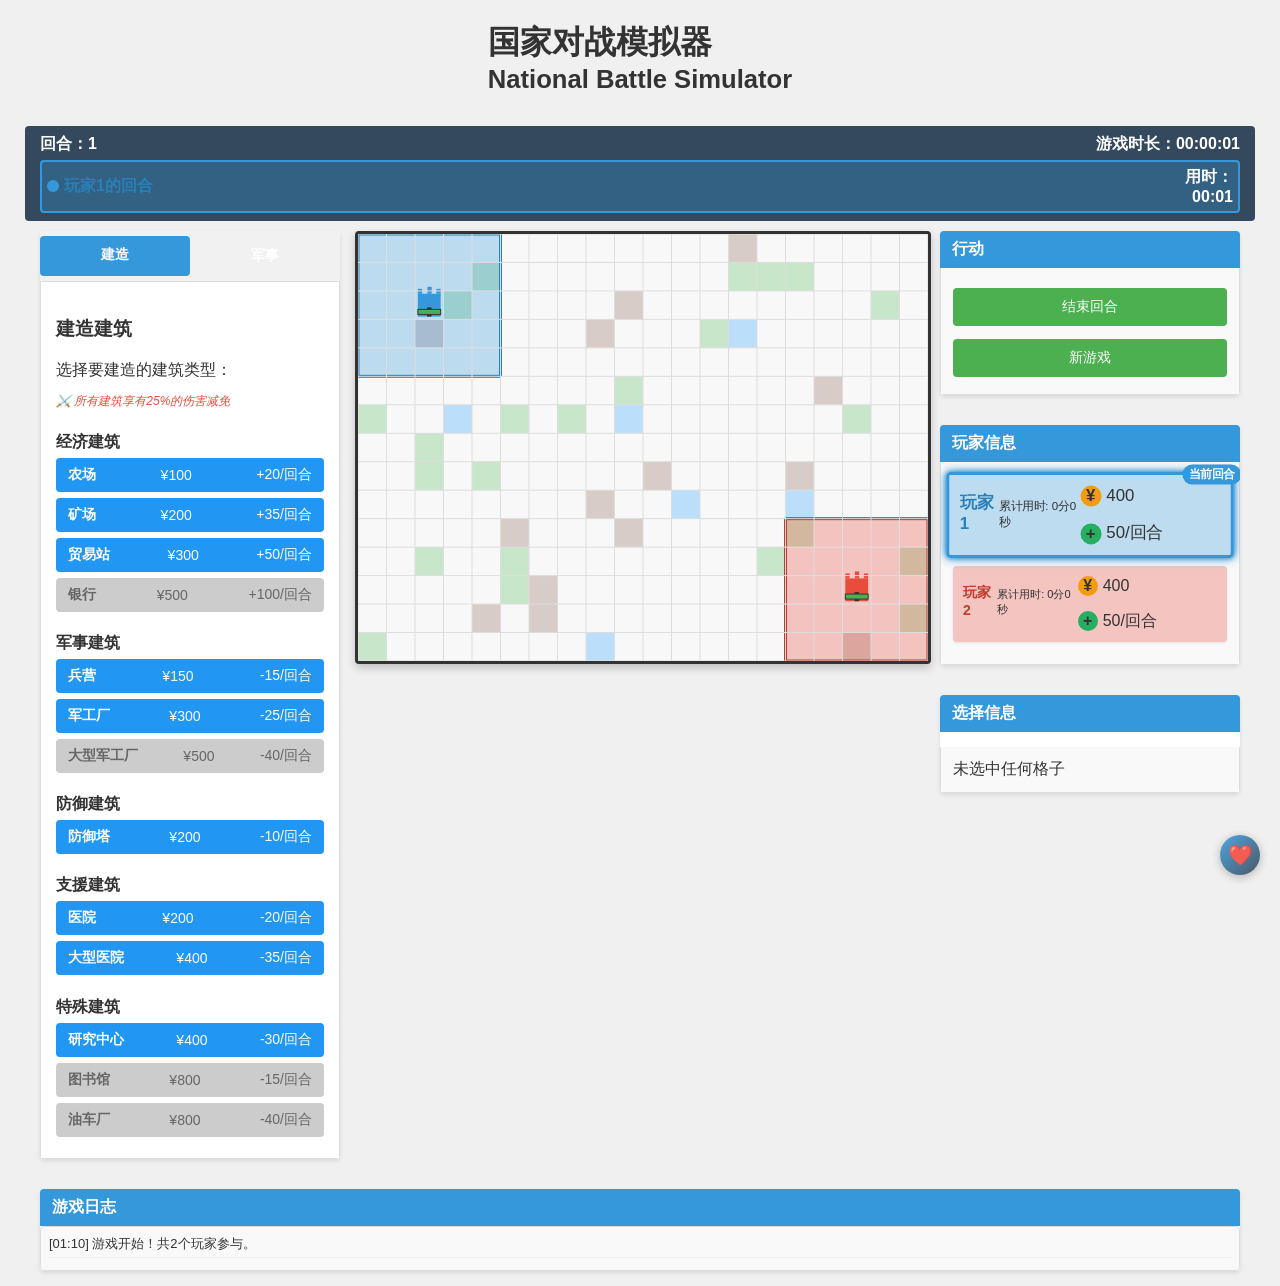
==== index.html @ f23e691c "init v2 for v4" ====
<!DOCTYPE html>
<html lang="zh">
<head>
    <meta charset="UTF-8">
    <meta name="viewport" content="width=device-width, initial-scale=1.0">
    <title>国家对战模拟器 | National Battle Simulator</title>
    <link rel="stylesheet" href="css/style.css">
    <style>
        /* 反馈按钮样式 - 气泡样式 */
        .feedback-btn {
            position: fixed;
            bottom: 20px;
            right: 20px;
            background: linear-gradient(135deg, #3498db, #2c3e50);
            color: white;
            border: none;
            border-radius: 50%;
            width: 40px;
            height: 40px;
            display: flex;
            align-items: center;
            justify-content: center;
            cursor: pointer;
            font-size: 20px;
            box-shadow: 0 2px 10px rgba(0,0,0,0.3);
            z-index: 100;
            transition: all 0.2s ease;
            opacity: 0.85;
        }
        .feedback-btn:hover {
            background: linear-gradient(135deg, #3498db, #8e44ad);
            transform: translateY(-2px) scale(1.05);
            opacity: 1;
            box-shadow: 0 4px 15px rgba(0,0,0,0.4);
        }
    </style>
</head>
<body>
    <h1>国家对战模拟器 <span style="font-size: 0.8em; display: block;">National Battle Simulator</span></h1>
    
    <div id="game-container">
        <div class="turn-indicator" id="turn-display"></div>
        
        <div id="main-content">
            <!-- Left panel: Building & Military tabs -->
            <div id="left-panel">
                <div class="control-panel">
                    <div class="tabs">
                        <button class="tab active" onclick="openTab('building-tab')">建造</button>
                        <button class="tab" onclick="openTab('military-tab')">军事</button>
                    </div>
                    
                    <div id="building-tab" class="tab-content active">
                        <div id="building-options"></div>
                        <div id="building-preview" class="building-preview" style="display: none;">
                            <div>
                                <strong id="preview-name"></strong>
                                <p id="preview-desc" style="font-size: 12px;"></p>
                            </div>
                            <div id="preview-cost"></div>
                        </div>
                    </div>
                    
                    <div id="military-tab" class="tab-content">
                        <div id="military-options"></div>
                        <div id="unit-preview" class="unit-preview" style="display: none;">
                            <div>
                                <strong id="unit-preview-name"></strong>
                                <p id="unit-preview-desc" style="font-size: 12px;"></p>
                            </div>
                            <div id="unit-preview-cost"></div>
                        </div>
                    </div>
                </div>
            </div>
            
            <!-- Center panel: Game Canvas -->
            <div id="center-panel">
                <canvas id="gameCanvas" width="800" height="600"></canvas>
            </div>
            
            <!-- Right panel: Action buttons and Player stats -->
            <div id="right-panel">
                <div class="control-panel">
                    <h3 class="panel-title">行动</h3>
                    <div class="panel-content" id="action-buttons">
                        <button id="end-turn-btn">结束回合</button>
                        <button id="cancel-action-btn" style="display: none;">取消当前操作</button>
                        <button id="new-game-btn">新游戏</button>
                    </div>
                </div>
                
                <div class="control-panel" id="military-actions-panel" style="display: none;">
                    <h3 class="panel-title">军事行动</h3>
                    <div class="panel-content">
                        <button id="attack-btn" class="military-action-btn">攻击</button>
                        <button id="move-btn" class="military-action-btn">移动</button>
                    </div>
                </div>
                
                <div class="control-panel">
                    <h3 class="panel-title">玩家信息</h3>
                    <div class="panel-content" id="player-stats"></div>
                </div>
                
                <div class="control-panel">
                    <h3 class="panel-title">选择信息</h3>
                    <div class="panel-content" id="selection-info"></div>
                </div>
            </div>
        </div>
        
        <div id="bottom-panel">
            <div class="control-panel">
                <h3 class="panel-title">游戏日志</h3>
                <div id="game-log"></div>
            </div>
        </div>
    </div>
    
    <div class="game-notification" id="notification"></div>
    
    <!-- 反馈按钮 - 改为支持开发者图标 -->
    <button class="feedback-btn" id="float-feedback-btn" title="支持开发者">❤️</button>
    
    <!-- 游戏脚本 -->
    <script src="js/constants.js?v=1.1"></script>
    <script src="js/buildings.js?v=1.1"></script>
    <script src="js/units.js?v=1.1"></script>
    <script src="js/utils.js?v=1.1"></script>
    <script src="js/map.js?v=1.1"></script>
    <script src="js/rendering.js?v=1.1"></script>
    <script src="js/combat.js?v=1.1"></script>
    <script src="js/ui.js?v=1.1"></script>
    <script src="js/game.js?v=1.1"></script>
</body>
</html>
---- css/style.css ----
body {
    font-family: 'Microsoft YaHei', Arial, sans-serif;
    margin: 0;
    padding: 0;
    display: flex;
    flex-direction: column;
    align-items: center;
    background-color: #f0f0f0;
    color: #333;
}

#game-container {
    margin-top: 10px;
    display: flex;
    flex-direction: column;
    align-items: center;
    width: 100%;
    max-width: 1200px;
}

#main-content {
    display: flex;
    width: 100%;
    gap: 15px;
    margin-bottom: 15px;
}

#left-panel {
    width: 25%;
    display: flex;
    flex-direction: column;
}

#center-panel {
    flex: 1;
}

#right-panel {
    width: 25%;
    display: flex;
    flex-direction: column;
    gap: 15px;
}

#bottom-panel {
    width: 100%;
}

#gameCanvas {
    border: 3px solid #333;
    border-radius: 4px;
    background-color: #e5e5e5;
    box-shadow: 0 4px 8px rgba(0,0,0,0.2);
    width: 100%;
    height: auto;
}

.control-panel {
    background-color: #fff;
    border-radius: 4px;
    box-shadow: 0 2px 4px rgba(0,0,0,0.1);
    margin-bottom: 15px;
    overflow: hidden;
}

.panel-title {
    background-color: #3498db;
    color: white;
    padding: 8px 12px;
    margin: 0;
    font-size: 16px;
}

.panel-content {
    border: 1px solid #ddd;
    border-top: none;
    padding: 12px;
    background-color: #f9f9f9;
}

/* Tabs */
.tabs {
    display: flex;
    background: #f1f1f1;
    border-bottom: 1px solid #ddd;
}

.tab {
    padding: 10px 15px;
    cursor: pointer;
    border: none;
    background-color: transparent;
    font-weight: bold;
    flex: 1;
    text-align: center;
}

.tab.active {
    background-color: #3498db;
    color: white;
    border-bottom: 2px solid #3498db;
}

.tab-content {
    display: none;
    padding: 15px;
    border: 1px solid #ddd;
    border-top: none;
}

.tab-content.active {
    display: block;
}

button {
    padding: 10px 15px;
    background-color: #4CAF50;
    color: white;
    border: none;
    border-radius: 4px;
    cursor: pointer;
    font-size: 14px;
    margin: 5px 0;
    transition: all 0.2s;
    width: 100%;
}

button:hover:not(:disabled) {
    background-color: #45a049;
    transform: translateY(-2px);
    box-shadow: 0 2px 4px rgba(0,0,0,0.2);
}

button:disabled {
    background-color: #cccccc;
    color: #666666;
    cursor: not-allowed;
}

#action-buttons button {
    margin-top: 8px;
}

.building-btn {
    display: flex;
    justify-content: space-between;
    align-items: center;
    text-align: left;
    padding: 8px 12px;
    margin-bottom: 6px;
    background-color: #2196F3;
}

.building-btn:hover:not(:disabled) {
    background-color: #0b7dda;
}

.building-cost {
    font-weight: bold;
    padding: 2px 6px;
    background-color: rgba(255,255,255,0.2);
    border-radius: 10px;
    font-size: 12px;
}

.player-card {
    border-radius: 4px;
    padding: 10px;
    margin-bottom: 10px;
    display: flex;
    justify-content: space-between;
    align-items: center;
    box-shadow: 0 1px 3px rgba(0,0,0,0.1);
}

.player-card.active {
    border: 2px solid gold;
    box-shadow: 0 0 10px gold;
}

.player-resources {
    display: flex;
    gap: 15px;
    flex-wrap: wrap;
}

.resource {
    display: flex;
    align-items: center;
    gap: 5px;
}

.resource-icon {
    width: 20px;
    height: 20px;
    display: flex;
    align-items: center;
    justify-content: center;
    border-radius: 50%;
    font-weight: bold;
}

.game-notification {
    position: fixed;
    top: 20px;
    left: 50%;
    transform: translateX(-50%);
    background-color: rgba(0,0,0,0.8);
    color: white;
    padding: 15px 30px;
    border-radius: 5px;
    z-index: 100;
    transition: all 0.3s;
    opacity: 0;
    pointer-events: none;
    text-align: center;
}

.game-notification.show {
    opacity: 1;
}

.building-progress {
    width: 100%;
    height: 10px;
    background-color: #ddd;
    border-radius: 5px;
    margin-top: 5px;
    overflow: hidden;
}

.building-progress-bar {
    height: 100%;
    background-color: #4CAF50;
    width: 0%;
    transition: width 0.5s;
}

.building-preview {
    display: flex;
    justify-content: space-between;
    align-items: center;
    margin-top: 10px;
    padding: 10px;
    border: 1px solid #ddd;
    border-radius: 4px;
    background-color: #f5f5f5;
}

.turn-indicator {
    background-color: #34495e;
    color: white;
    padding: 8px 15px;
    border-radius: 4px;
    margin-bottom: 10px;
    text-align: center;
    font-weight: bold;
    width: 100%;
}

#game-log {
    max-height: 150px;
    overflow-y: auto;
    border: 1px solid #ddd;
    padding: 8px;
    background-color: #f9f9f9;
    border-radius: 4px;
    font-size: 13px;
}

.log-entry {
    margin-bottom: 4px;
    padding-bottom: 4px;
    border-bottom: 1px solid #eee;
}

@keyframes highlight {
    0% { background-color: rgba(255, 215, 0, 0.3); }
    100% { background-color: transparent; }
}

.highlight {
    animation: highlight 2s ease-out;
}

/* 军事单位样式 */
.military-button {
    background-color: #e74c3c;
    margin-bottom: 6px;
    display: flex;
    justify-content: space-between;
    align-items: center;
    text-align: left;
    padding: 8px 12px;
}

.military-button:hover:not(:disabled) {
    background-color: #c0392b;
}

.unit-preview {
    display: flex;
    justify-content: space-between;
    align-items: center;
    margin-top: 10px;
    padding: 10px;
    border: 1px solid #ddd;
    border-radius: 4px;
    background-color: #f5f5f5;
}

.military-action-btn {
    background-color: #e74c3c;
    margin-bottom: 6px;
}

.military-action-btn:hover:not(:disabled) {
    background-color: #c0392b;
}

#selection-info {
    margin-top: 15px;
}
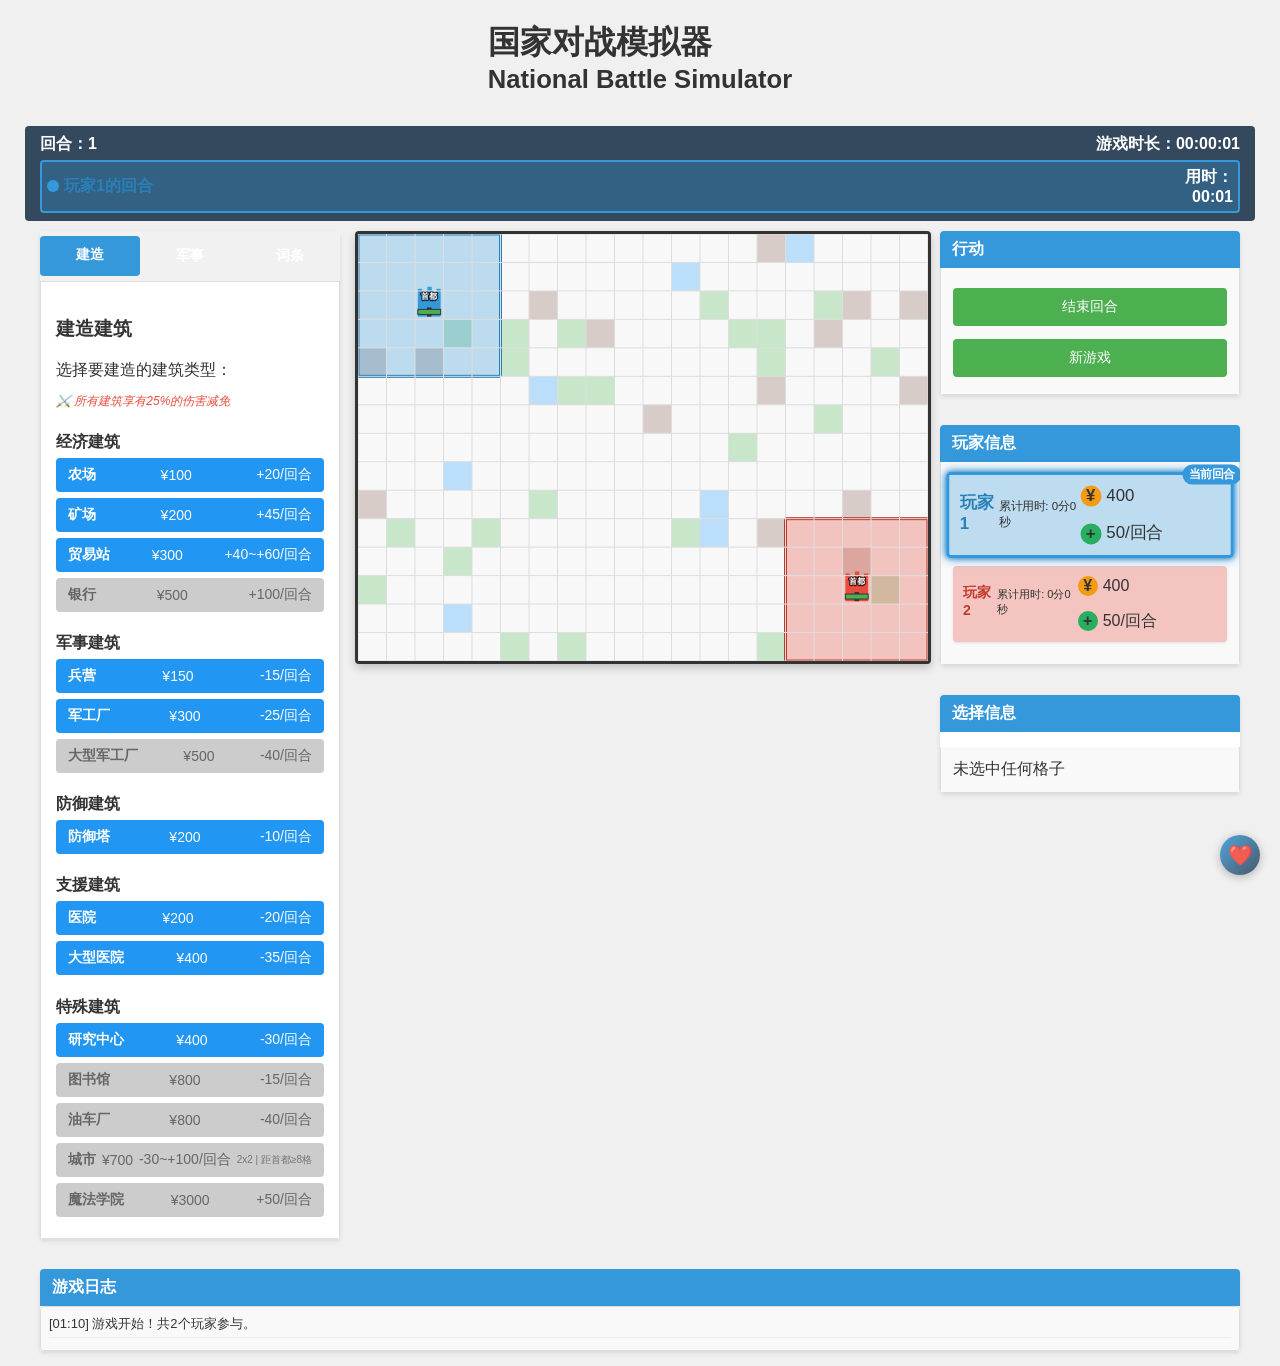
==== commit 7a312c59: "feat: 添加地图悬浮提示框、名称标签及多项游戏机制优化 - 地图悬浮提示框(Tooltip): 鼠标悬停显示建筑/单位/地形详细信息 - 地图名称标签: 建筑和单位直接在格子上显示中文名称 - 魔" ====
--- a/index.html
+++ b/index.html
@@ -4,7 +4,7 @@
     <meta charset="UTF-8">
     <meta name="viewport" content="width=device-width, initial-scale=1.0">
     <title>国家对战模拟器 | National Battle Simulator</title>
-    <link rel="stylesheet" href="css/style.css">
+    <link rel="stylesheet" href="css/style.css?v=1.2">
     <style>
         /* 反馈按钮样式 - 气泡样式 */
         .feedback-btn {
@@ -48,6 +48,7 @@
                     <div class="tabs">
                         <button class="tab active" onclick="openTab('building-tab')">建造</button>
                         <button class="tab" onclick="openTab('military-tab')">军事</button>
+                        <button class="tab" onclick="openTab('enchantment-tab')">词条</button>
                     </div>
                     
                     <div id="building-tab" class="tab-content active">
@@ -70,6 +71,10 @@
                             </div>
                             <div id="unit-preview-cost"></div>
                         </div>
+                    </div>
+                    
+                    <div id="enchantment-tab" class="tab-content">
+                        <div id="enchantment-options"></div>
                     </div>
                 </div>
             </div>
@@ -120,18 +125,21 @@
     
     <div class="game-notification" id="notification"></div>
     
+    <!-- 地图悬浮提示框 -->
+    <div id="map-tooltip" class="map-tooltip"></div>
+    
     <!-- 反馈按钮 - 改为支持开发者图标 -->
     <button class="feedback-btn" id="float-feedback-btn" title="支持开发者">❤️</button>
     
     <!-- 游戏脚本 -->
-    <script src="js/constants.js?v=1.1"></script>
-    <script src="js/buildings.js?v=1.1"></script>
-    <script src="js/units.js?v=1.1"></script>
-    <script src="js/utils.js?v=1.1"></script>
-    <script src="js/map.js?v=1.1"></script>
-    <script src="js/rendering.js?v=1.1"></script>
-    <script src="js/combat.js?v=1.1"></script>
-    <script src="js/ui.js?v=1.1"></script>
-    <script src="js/game.js?v=1.1"></script>
+    <script src="js/constants.js?v=1.2"></script>
+    <script src="js/buildings.js?v=1.2"></script>
+    <script src="js/units.js?v=1.2"></script>
+    <script src="js/utils.js?v=1.2"></script>
+    <script src="js/map.js?v=1.2"></script>
+    <script src="js/rendering.js?v=1.2"></script>
+    <script src="js/combat.js?v=1.2"></script>
+    <script src="js/ui.js?v=1.2"></script>
+    <script src="js/game.js?v=1.2"></script>
 </body>
 </html> 
--- a/css/style.css
+++ b/css/style.css
@@ -320,4 +320,77 @@
 
 #selection-info {
     margin-top: 15px;
-} +}
+
+/* 词条按钮样式 */
+.enchantment-btn {
+    background-color: #8e44ad;
+    margin-bottom: 6px;
+    display: flex;
+    justify-content: space-between;
+    align-items: center;
+    text-align: left;
+    padding: 8px 12px;
+}
+
+.enchantment-btn:hover:not(:disabled) {
+    background-color: #7d3c98;
+}
+
+.enchantment-list {
+    max-height: 400px;
+    overflow-y: auto;
+}
+
+/* 地图悬浮提示框 */
+.map-tooltip {
+    position: fixed;
+    pointer-events: none;
+    z-index: 200;
+    background: rgba(30, 30, 30, 0.92);
+    color: #fff;
+    padding: 8px 12px;
+    border-radius: 6px;
+    font-size: 13px;
+    line-height: 1.6;
+    max-width: 240px;
+    box-shadow: 0 4px 12px rgba(0,0,0,0.35);
+    border: 1px solid rgba(255,255,255,0.12);
+    opacity: 0;
+    transition: opacity 0.12s ease;
+    white-space: nowrap;
+}
+
+.map-tooltip.visible {
+    opacity: 1;
+}
+
+.map-tooltip .tooltip-title {
+    font-weight: bold;
+    font-size: 14px;
+    margin-bottom: 3px;
+    border-bottom: 1px solid rgba(255,255,255,0.2);
+    padding-bottom: 3px;
+}
+
+.map-tooltip .tooltip-row {
+    display: flex;
+    justify-content: space-between;
+    gap: 12px;
+}
+
+.map-tooltip .tooltip-label {
+    color: rgba(255,255,255,0.6);
+}
+
+.map-tooltip .tooltip-value {
+    font-weight: bold;
+}
+
+.map-tooltip .tooltip-hp-good { color: #4CAF50; }
+.map-tooltip .tooltip-hp-warn { color: #FFC107; }
+.map-tooltip .tooltip-hp-crit { color: #F44336; }
+.map-tooltip .tooltip-sep {
+    border-top: 1px solid rgba(255,255,255,0.12);
+    margin: 4px 0;
+}
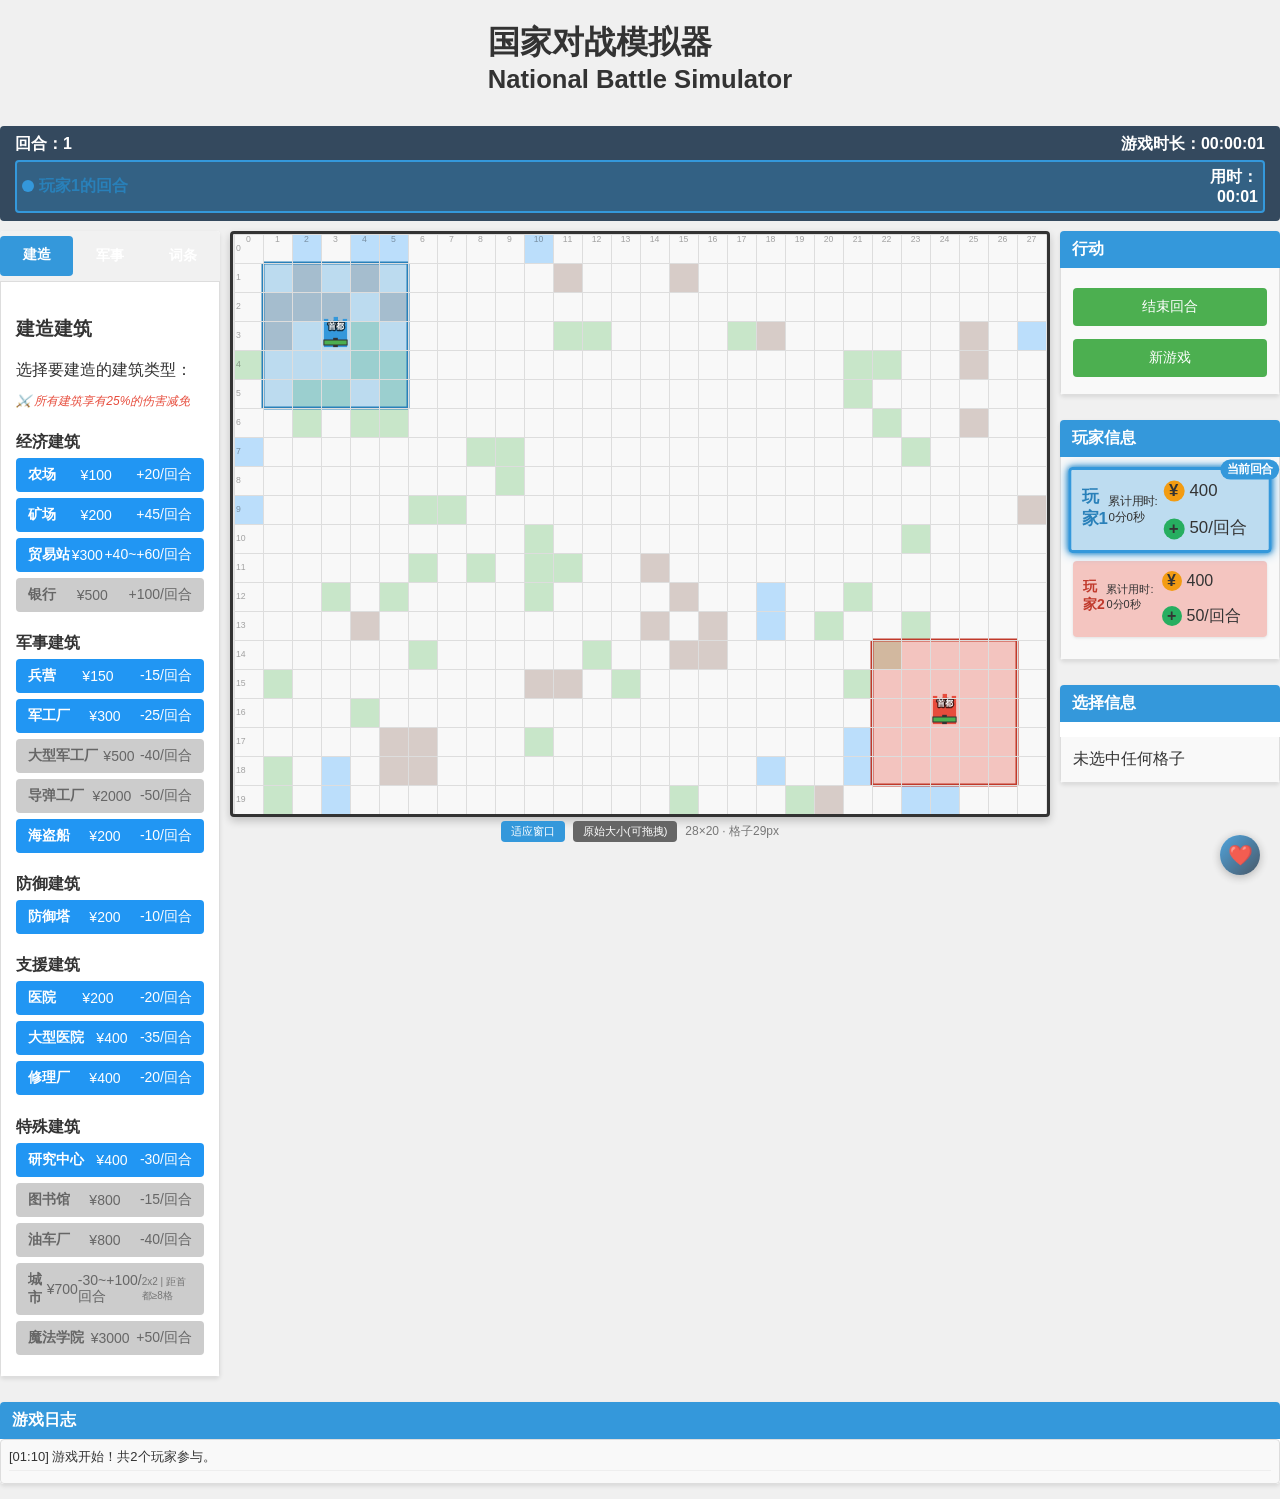
==== commit 7799d840: "feat: 新增导弹/海盗/词条/修理等系统，新增多种军事单位，修复招募限制bug 新增内容： - 导弹工厂：可生产、存储和发射导弹，3格半径AOE伤害 - 海盗船：水域建筑，定期刷新中立海盗向首都进" ====
--- a/index.html
+++ b/index.html
@@ -4,7 +4,7 @@
     <meta charset="UTF-8">
     <meta name="viewport" content="width=device-width, initial-scale=1.0">
     <title>国家对战模拟器 | National Battle Simulator</title>
-    <link rel="stylesheet" href="css/style.css?v=1.2">
+    <link rel="stylesheet" href="css/style.css?v=2.3">
     <style>
         /* 反馈按钮样式 - 气泡样式 */
         .feedback-btn {
@@ -81,7 +81,14 @@
             
             <!-- Center panel: Game Canvas -->
             <div id="center-panel">
-                <canvas id="gameCanvas" width="800" height="600"></canvas>
+                <div id="canvas-scroll-container">
+                    <canvas id="gameCanvas" width="1000" height="720"></canvas>
+                </div>
+                <div id="map-controls">
+                    <button id="view-fit-btn" class="active-view-btn" onclick="setMapViewMode('fit')">适应窗口</button>
+                    <button id="view-scroll-btn" onclick="setMapViewMode('scroll')">原始大小(可拖拽)</button>
+                    <span id="map-size-info"></span>
+                </div>
             </div>
             
             <!-- Right panel: Action buttons and Player stats -->
@@ -132,14 +139,14 @@
     <button class="feedback-btn" id="float-feedback-btn" title="支持开发者">❤️</button>
     
     <!-- 游戏脚本 -->
-    <script src="js/constants.js?v=1.2"></script>
-    <script src="js/buildings.js?v=1.2"></script>
-    <script src="js/units.js?v=1.2"></script>
-    <script src="js/utils.js?v=1.2"></script>
-    <script src="js/map.js?v=1.2"></script>
-    <script src="js/rendering.js?v=1.2"></script>
-    <script src="js/combat.js?v=1.2"></script>
-    <script src="js/ui.js?v=1.2"></script>
-    <script src="js/game.js?v=1.2"></script>
+    <script src="js/constants.js?v=2.3"></script>
+    <script src="js/buildings.js?v=2.3"></script>
+    <script src="js/units.js?v=2.3"></script>
+    <script src="js/utils.js?v=2.3"></script>
+    <script src="js/map.js?v=2.3"></script>
+    <script src="js/rendering.js?v=2.3"></script>
+    <script src="js/combat.js?v=2.3"></script>
+    <script src="js/ui.js?v=2.3"></script>
+    <script src="js/game.js?v=2.3"></script>
 </body>
 </html> 
--- a/css/style.css
+++ b/css/style.css
@@ -1,3 +1,7 @@
+*, *::before, *::after {
+    box-sizing: border-box;
+}
+
 body {
     font-family: 'Microsoft YaHei', Arial, sans-serif;
     margin: 0;
@@ -7,6 +11,7 @@
     align-items: center;
     background-color: #f0f0f0;
     color: #333;
+    overflow-x: hidden;
 }
 
 #game-container {
@@ -15,44 +20,93 @@
     flex-direction: column;
     align-items: center;
     width: 100%;
-    max-width: 1200px;
+    max-width: 1600px;
 }
 
 #main-content {
     display: flex;
     width: 100%;
-    gap: 15px;
-    margin-bottom: 15px;
+    gap: 10px;
+    margin-bottom: 10px;
 }
 
 #left-panel {
-    width: 25%;
+    width: 220px;
+    min-width: 200px;
+    flex-shrink: 0;
     display: flex;
     flex-direction: column;
 }
 
 #center-panel {
     flex: 1;
-}
-
-#right-panel {
-    width: 25%;
-    display: flex;
-    flex-direction: column;
-    gap: 15px;
-}
-
-#bottom-panel {
-    width: 100%;
-}
-
-#gameCanvas {
+    min-width: 0;
+    position: relative;
+}
+
+#canvas-scroll-container {
+    overflow: auto;
     border: 3px solid #333;
     border-radius: 4px;
     background-color: #e5e5e5;
     box-shadow: 0 4px 8px rgba(0,0,0,0.2);
-    width: 100%;
-    height: auto;
+    max-height: 75vh;
+    cursor: grab;
+}
+
+#canvas-scroll-container:active {
+    cursor: grabbing;
+}
+
+#canvas-scroll-container.fit-mode {
+    overflow: hidden;
+    max-height: none;
+}
+
+#gameCanvas {
+    display: block;
+    background-color: #e5e5e5;
+    margin: 0 auto;
+}
+
+#map-controls {
+    display: flex;
+    align-items: center;
+    justify-content: center;
+    gap: 8px;
+    padding: 4px 0;
+    font-size: 12px;
+    color: #777;
+}
+
+#map-controls button {
+    width: auto;
+    padding: 3px 10px;
+    font-size: 11px;
+    margin: 0;
+    background: #666;
+    border-radius: 4px;
+}
+
+#map-controls button:hover:not(:disabled) {
+    background: #555;
+}
+
+#map-controls button.active-view-btn {
+    background: #3498db;
+}
+
+#right-panel {
+    width: 220px;
+    min-width: 200px;
+    flex-shrink: 0;
+    display: flex;
+    flex-direction: column;
+    gap: 10px;
+}
+
+#bottom-panel {
+    width: 100%;
 }
 
 .control-panel {
@@ -322,24 +376,128 @@
     margin-top: 15px;
 }
 
-/* 词条按钮样式 */
-.enchantment-btn {
-    background-color: #8e44ad;
+/* 词条面板 */
+.enchantment-list {
+    max-height: 420px;
+    overflow-y: auto;
+    padding: 2px;
+}
+
+.enchantment-card {
+    display: flex;
+    align-items: center;
+    gap: 10px;
+    padding: 10px 12px;
     margin-bottom: 6px;
-    display: flex;
-    justify-content: space-between;
-    align-items: center;
+    border-radius: 6px;
+    border: 1.5px solid #e0e0e0;
+    background: #fff;
+    cursor: pointer;
+    transition: all 0.15s ease;
+    width: 100%;
+    box-sizing: border-box;
     text-align: left;
-    padding: 8px 12px;
-}
-
-.enchantment-btn:hover:not(:disabled) {
-    background-color: #7d3c98;
-}
-
-.enchantment-list {
-    max-height: 400px;
-    overflow-y: auto;
+}
+
+.enchantment-card:hover:not(.ench-disabled):not(.ench-owned) {
+    border-color: #5b6abf;
+    box-shadow: 0 2px 8px rgba(91,106,191,0.18);
+    transform: translateY(-1px);
+    background: #f5f6ff;
+}
+
+.enchantment-card.ench-owned {
+    border-color: #27ae60;
+    background: #f0faf4;
+    cursor: default;
+    opacity: 0.85;
+}
+
+.enchantment-card.ench-disabled {
+    border-color: #ddd;
+    background: #f5f5f5;
+    cursor: not-allowed;
+    opacity: 0.55;
+}
+
+.ench-icon {
+    font-size: 22px;
+    flex-shrink: 0;
+    width: 32px;
+    text-align: center;
+}
+
+.ench-body {
+    flex: 1;
+    min-width: 0;
+}
+
+.ench-name {
+    font-weight: 700;
+    font-size: 13px;
+    color: #2c3e50;
+    margin-bottom: 2px;
+}
+
+.ench-owned .ench-name { color: #27ae60; }
+
+.ench-desc {
+    font-size: 11px;
+    color: #777;
+    line-height: 1.4;
+}
+
+.ench-price {
+    flex-shrink: 0;
+    font-weight: 700;
+    font-size: 13px;
+    padding: 3px 10px;
+    border-radius: 12px;
+    white-space: nowrap;
+}
+
+.ench-price.affordable {
+    background: #eef0ff;
+    color: #4a54b0;
+}
+
+.ench-price.too-expensive {
+    background: #f5f5f5;
+    color: #aaa;
+}
+
+.ench-price.owned-badge {
+    background: #e8f8ef;
+    color: #27ae60;
+    font-size: 11px;
+}
+
+.ench-owned-tags {
+    display: flex;
+    flex-wrap: wrap;
+    gap: 5px;
+    margin-bottom: 12px;
+}
+
+.ench-tag {
+    display: inline-flex;
+    align-items: center;
+    gap: 3px;
+    padding: 3px 10px;
+    background: linear-gradient(135deg, #27ae60, #2ecc71);
+    color: #fff;
+    border-radius: 12px;
+    font-size: 11px;
+    font-weight: 600;
+}
+
+.ench-section-title {
+    font-size: 13px;
+    font-weight: 700;
+    color: #555;
+    margin: 0 0 8px 0;
+    padding-bottom: 5px;
+    border-bottom: 1px solid #eee;
 }
 
 /* 地图悬浮提示框 */
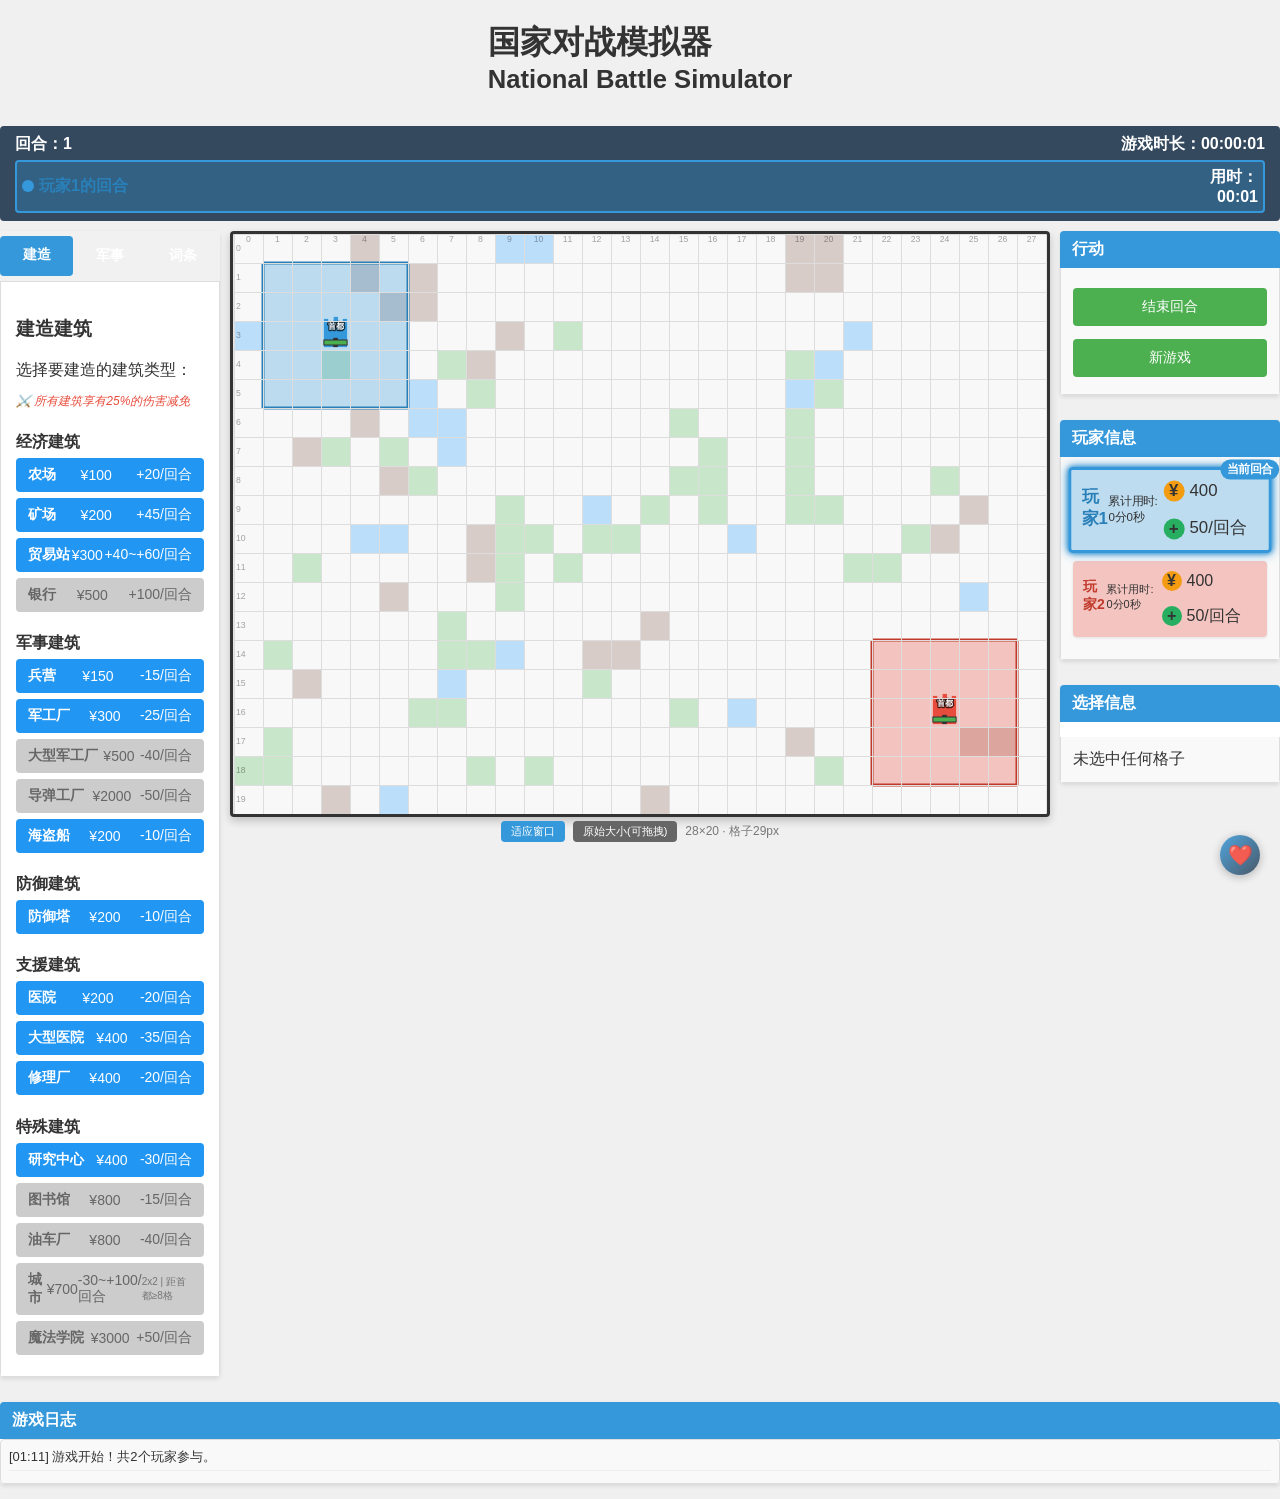
==== commit 614e2ce0: "refactor(rendering): improve canvas sizing and view mode management - Remove hardcoded canvas width/" ====
--- a/index.html
+++ b/index.html
@@ -82,7 +82,7 @@
             <!-- Center panel: Game Canvas -->
             <div id="center-panel">
                 <div id="canvas-scroll-container">
-                    <canvas id="gameCanvas" width="1000" height="720"></canvas>
+                    <canvas id="gameCanvas"></canvas>
                 </div>
                 <div id="map-controls">
                     <button id="view-fit-btn" class="active-view-btn" onclick="setMapViewMode('fit')">适应窗口</button>
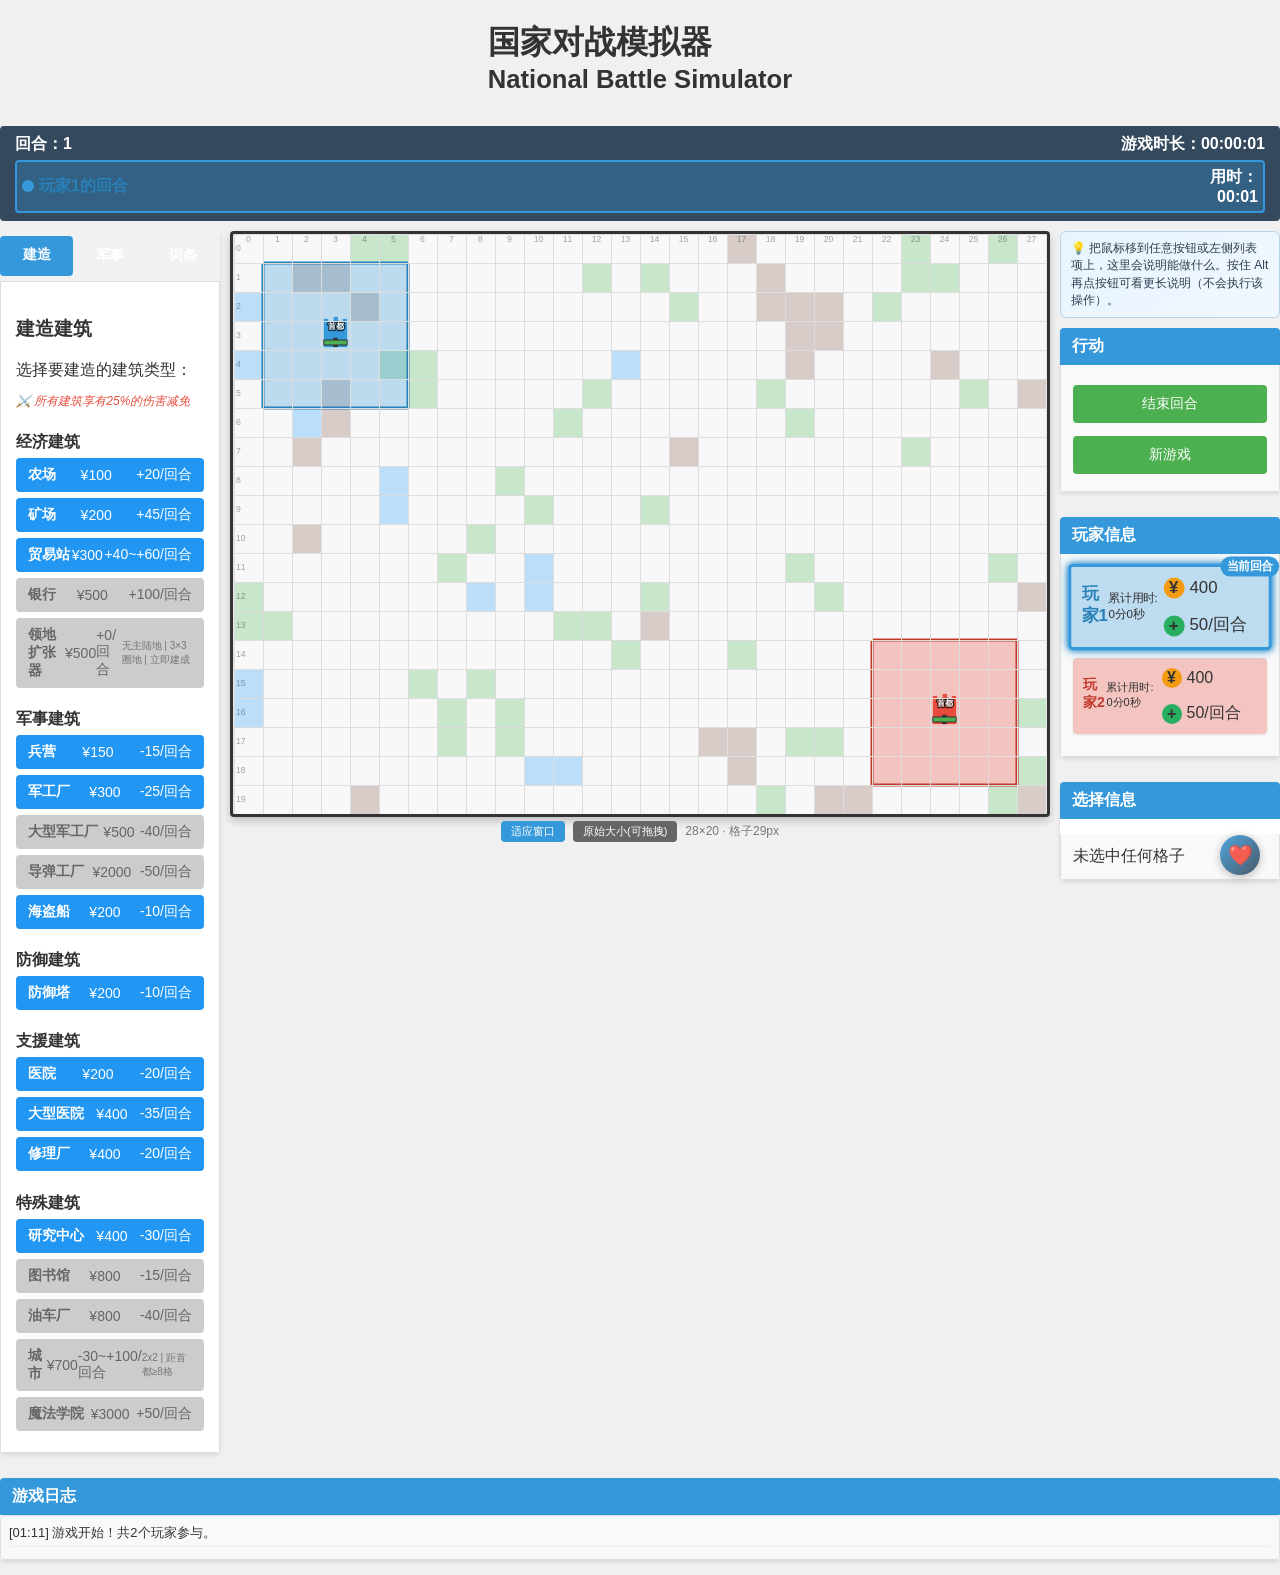
==== commit 60f482b5: "feat(game): territory expander, capital HP inherit, combat and UI - Territory expander in economy li" ====
--- a/index.html
+++ b/index.html
@@ -93,6 +93,7 @@
             
             <!-- Right panel: Action buttons and Player stats -->
             <div id="right-panel">
+                <div id="global-ui-help" class="global-ui-help" role="status" aria-live="polite"></div>
                 <div class="control-panel">
                     <h3 class="panel-title">行动</h3>
                     <div class="panel-content" id="action-buttons">
@@ -139,14 +140,14 @@
     <button class="feedback-btn" id="float-feedback-btn" title="支持开发者">❤️</button>
     
     <!-- 游戏脚本 -->
-    <script src="js/constants.js?v=2.3"></script>
-    <script src="js/buildings.js?v=2.3"></script>
-    <script src="js/units.js?v=2.3"></script>
-    <script src="js/utils.js?v=2.3"></script>
-    <script src="js/map.js?v=2.3"></script>
-    <script src="js/rendering.js?v=2.3"></script>
-    <script src="js/combat.js?v=2.3"></script>
-    <script src="js/ui.js?v=2.3"></script>
-    <script src="js/game.js?v=2.3"></script>
+    <script src="js/constants.js?v=2.4"></script>
+    <script src="js/buildings.js?v=2.4"></script>
+    <script src="js/units.js?v=2.4"></script>
+    <script src="js/utils.js?v=2.5"></script>
+    <script src="js/map.js?v=2.4"></script>
+    <script src="js/rendering.js?v=2.4"></script>
+    <script src="js/combat.js?v=2.5"></script>
+    <script src="js/ui.js?v=2.4"></script>
+    <script src="js/game.js?v=2.5"></script>
 </body>
 </html> 
--- a/css/style.css
+++ b/css/style.css
@@ -103,6 +103,17 @@
     display: flex;
     flex-direction: column;
     gap: 10px;
+}
+
+.global-ui-help {
+    font-size: 12px;
+    line-height: 1.45;
+    color: #2c3e50;
+    background: linear-gradient(135deg, #e8f4fc 0%, #f0f7ff 100%);
+    border: 1px solid #b8d4e8;
+    border-radius: 6px;
+    padding: 8px 10px;
+    min-height: 3.2em;
 }
 
 #bottom-panel {
@@ -175,14 +186,14 @@
     cursor: pointer;
     font-size: 14px;
     margin: 5px 0;
-    transition: all 0.2s;
-    width: 100%;
-}
-
+    transition: background-color 0.2s ease, box-shadow 0.2s ease;
+    width: 100%;
+}
+
+/* 勿用 translateY：上移会让指针相对按钮下移，反复触发 mouseleave/enter 造成点击时「晃」 */
 button:hover:not(:disabled) {
     background-color: #45a049;
-    transform: translateY(-2px);
-    box-shadow: 0 2px 4px rgba(0,0,0,0.2);
+    box-shadow: 0 2px 6px rgba(0, 0, 0, 0.18);
 }
 
 button:disabled {
@@ -402,7 +413,6 @@
 .enchantment-card:hover:not(.ench-disabled):not(.ench-owned) {
     border-color: #5b6abf;
     box-shadow: 0 2px 8px rgba(91,106,191,0.18);
-    transform: translateY(-1px);
     background: #f5f6ff;
 }
 
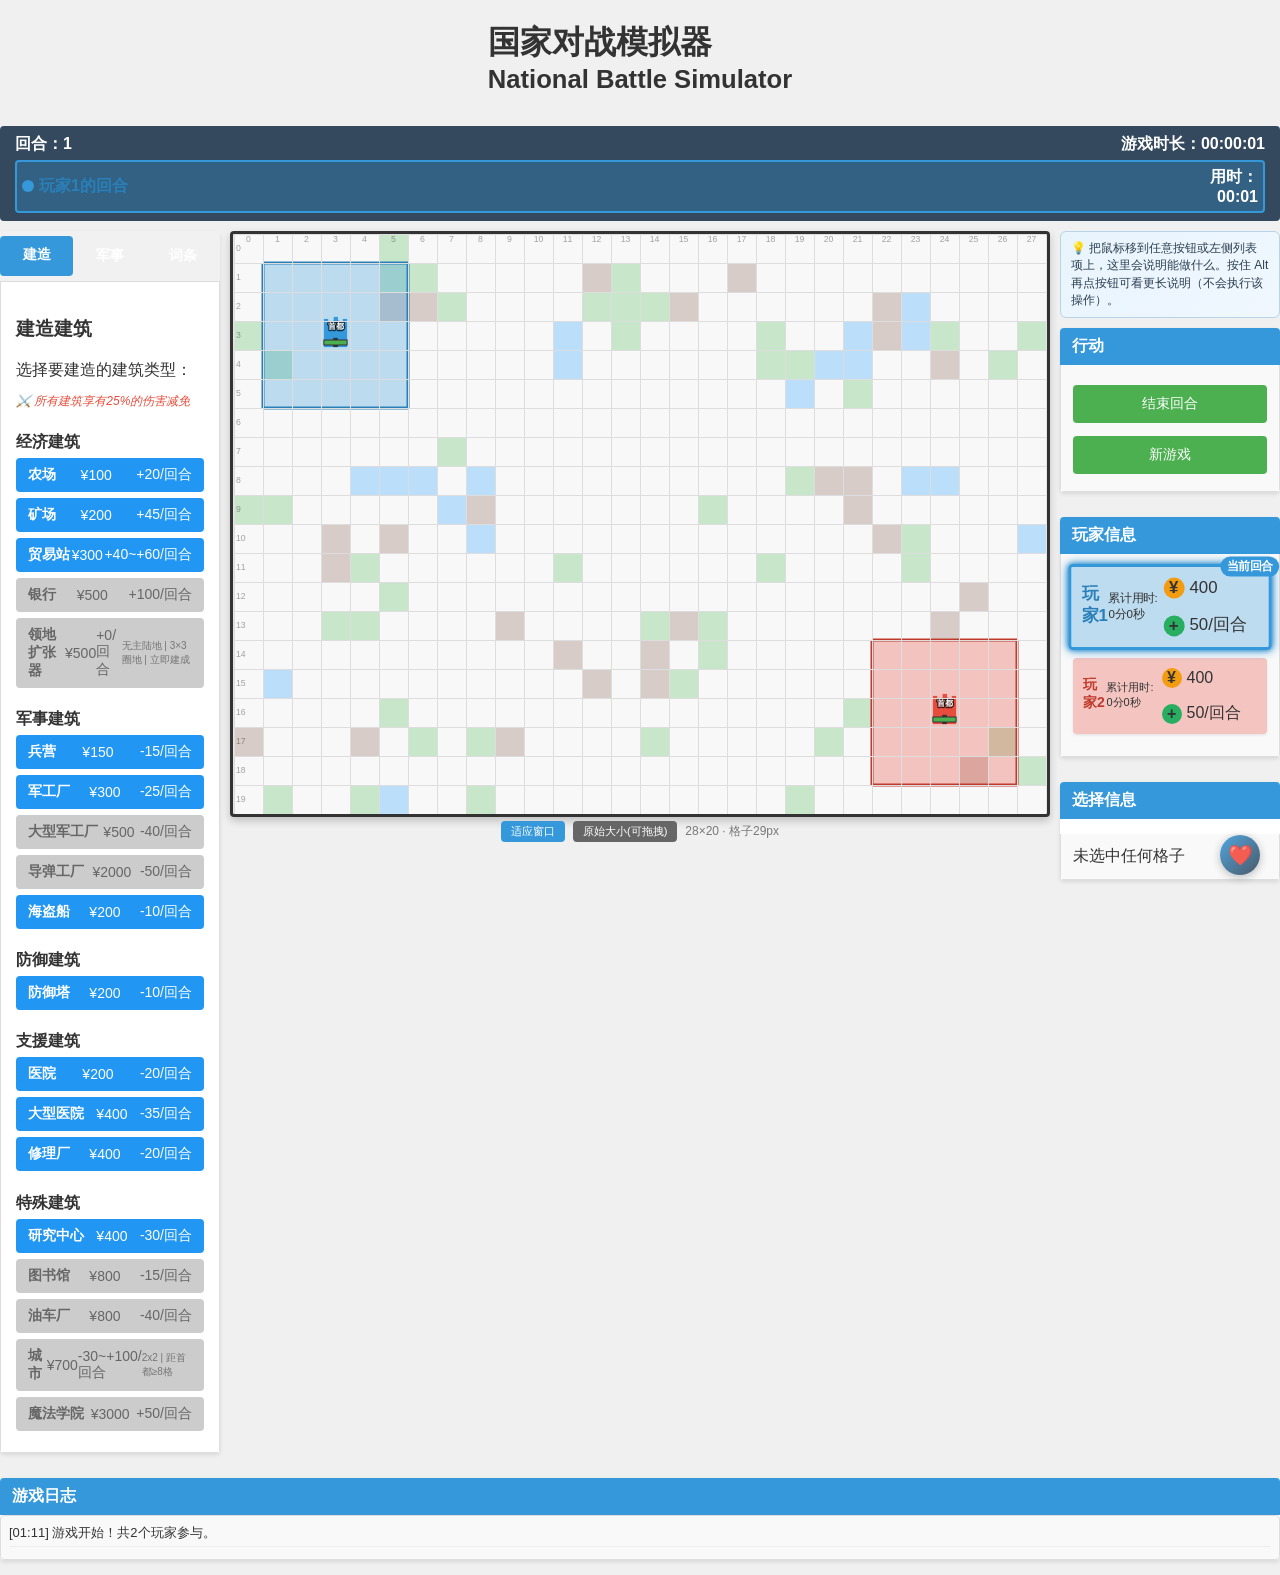
==== commit 39be9280: "feat(game): magic soldier, capital loot, AI pirate ships, asset v1.5 - Magic soldier: 70/35 stats, r" ====
--- a/index.html
+++ b/index.html
@@ -4,7 +4,8 @@
     <meta charset="UTF-8">
     <meta name="viewport" content="width=device-width, initial-scale=1.0">
     <title>国家对战模拟器 | National Battle Simulator</title>
-    <link rel="stylesheet" href="css/style.css?v=2.3">
+    <!-- 静态资源缓存版本：全站统一为 1.x，每次发布或批量改 css/js 时此处 +0.1（如 1.5 → 1.6） -->
+    <link rel="stylesheet" href="css/style.css?v=1.5">
     <style>
         /* 反馈按钮样式 - 气泡样式 */
         .feedback-btn {
@@ -139,15 +140,15 @@
     <!-- 反馈按钮 - 改为支持开发者图标 -->
     <button class="feedback-btn" id="float-feedback-btn" title="支持开发者">❤️</button>
     
-    <!-- 游戏脚本 -->
-    <script src="js/constants.js?v=2.4"></script>
-    <script src="js/buildings.js?v=2.4"></script>
-    <script src="js/units.js?v=2.4"></script>
-    <script src="js/utils.js?v=2.5"></script>
-    <script src="js/map.js?v=2.4"></script>
-    <script src="js/rendering.js?v=2.4"></script>
-    <script src="js/combat.js?v=2.5"></script>
-    <script src="js/ui.js?v=2.4"></script>
-    <script src="js/game.js?v=2.5"></script>
+    <!-- 游戏脚本（?v= 与上方 link 保持一致） -->
+    <script src="js/constants.js?v=1.5"></script>
+    <script src="js/buildings.js?v=1.5"></script>
+    <script src="js/units.js?v=1.5"></script>
+    <script src="js/utils.js?v=1.5"></script>
+    <script src="js/map.js?v=1.5"></script>
+    <script src="js/rendering.js?v=1.5"></script>
+    <script src="js/combat.js?v=1.5"></script>
+    <script src="js/ui.js?v=1.5"></script>
+    <script src="js/game.js?v=1.5"></script>
 </body>
 </html> 
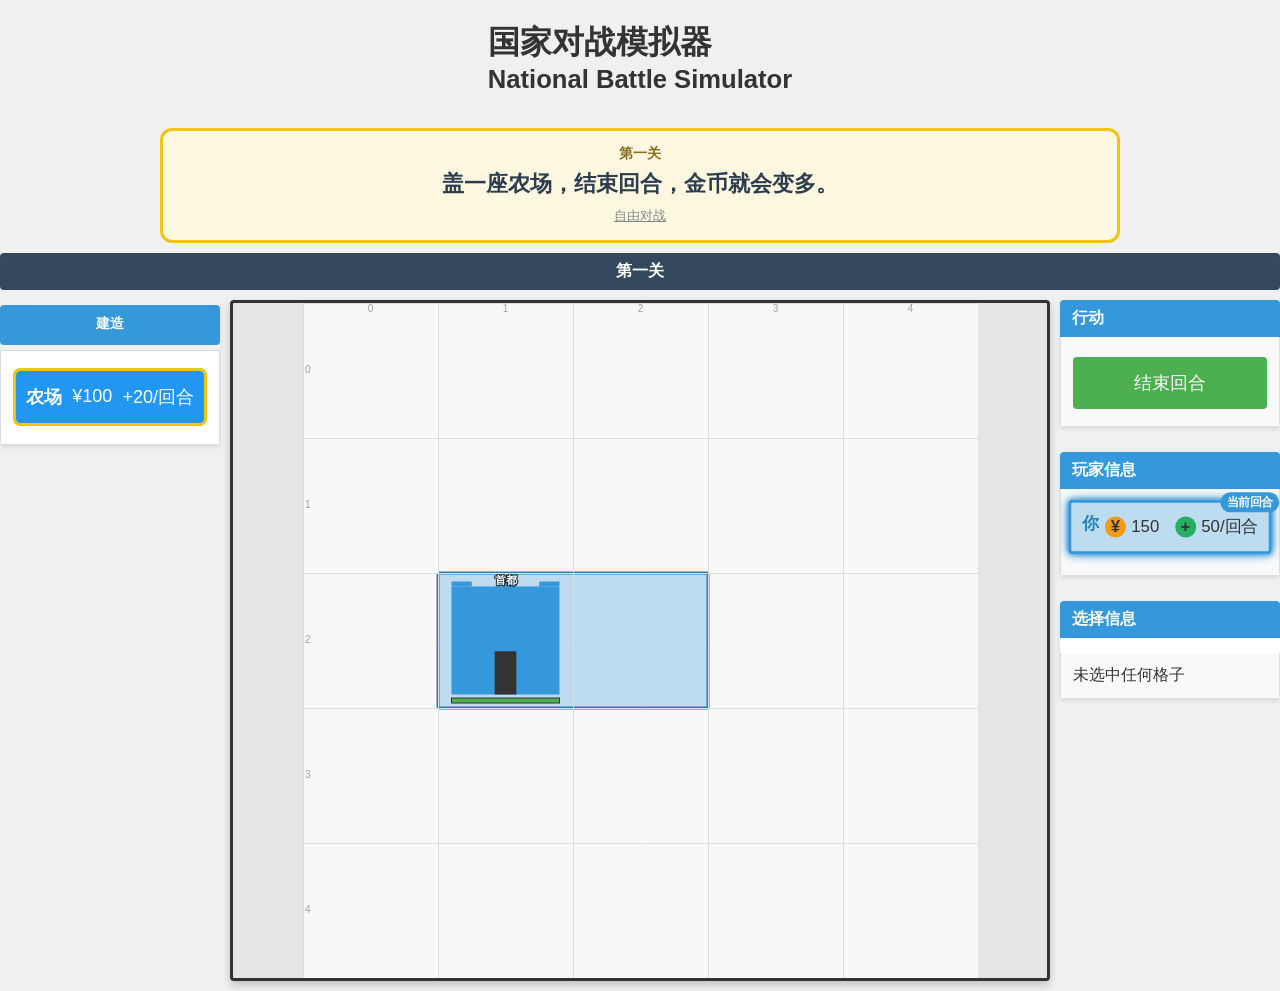
==== commit 1e0f1a43: "feat(campaign): open the game on a three-level guided campaign A ten-year-old can finish level 1 fro" ====
--- a/index.html
+++ b/index.html
@@ -5,7 +5,7 @@
     <meta name="viewport" content="width=device-width, initial-scale=1.0">
     <title>国家对战模拟器 | National Battle Simulator</title>
     <!-- 静态资源缓存版本：全站统一为 1.x，每次发布或批量改 css/js 时此处 +0.1（如 1.5 → 1.6） -->
-    <link rel="stylesheet" href="css/style.css?v=1.5">
+    <link rel="stylesheet" href="css/style.css?v=1.6">
     <style>
         /* 反馈按钮样式 - 气泡样式 */
         .feedback-btn {
@@ -38,6 +38,12 @@
 </head>
 <body>
     <h1>国家对战模拟器 <span style="font-size: 0.8em; display: block;">National Battle Simulator</span></h1>
+
+    <div id="campaign-banner" hidden>
+        <div id="campaign-kicker"></div>
+        <p id="campaign-aha"></p>
+        <button type="button" id="campaign-sandbox">自由对战</button>
+    </div>
     
     <div id="game-container">
         <div class="turn-indicator" id="turn-display"></div>
@@ -141,14 +147,15 @@
     <button class="feedback-btn" id="float-feedback-btn" title="支持开发者">❤️</button>
     
     <!-- 游戏脚本（?v= 与上方 link 保持一致） -->
-    <script src="js/constants.js?v=1.5"></script>
-    <script src="js/buildings.js?v=1.5"></script>
-    <script src="js/units.js?v=1.5"></script>
-    <script src="js/utils.js?v=1.5"></script>
-    <script src="js/map.js?v=1.5"></script>
-    <script src="js/rendering.js?v=1.5"></script>
-    <script src="js/combat.js?v=1.5"></script>
-    <script src="js/ui.js?v=1.5"></script>
-    <script src="js/game.js?v=1.5"></script>
+    <script src="js/constants.js?v=1.6"></script>
+    <script src="js/buildings.js?v=1.6"></script>
+    <script src="js/units.js?v=1.6"></script>
+    <script src="js/utils.js?v=1.6"></script>
+    <script src="js/map.js?v=1.6"></script>
+    <script src="js/rendering.js?v=1.6"></script>
+    <script src="js/combat.js?v=1.6"></script>
+    <script src="js/ui.js?v=1.6"></script>
+    <script src="js/campaign.js?v=1.6"></script>
+    <script src="js/game.js?v=1.6"></script>
 </body>
 </html> 
--- a/css/style.css
+++ b/css/style.css
@@ -561,4 +561,130 @@
 .map-tooltip .tooltip-sep {
     border-top: 1px solid rgba(255,255,255,0.12);
     margin: 4px 0;
+}
+
+#campaign-banner {
+    width: min(960px, calc(100% - 24px));
+    margin: 12px auto 0;
+    padding: 14px 16px 10px;
+    background: #fff8e1;
+    border: 3px solid #f1c40f;
+    border-radius: 12px;
+    text-align: center;
+}
+
+#campaign-kicker {
+    font-size: 14px;
+    font-weight: 700;
+    color: #8a6d1d;
+}
+
+#campaign-aha {
+    margin: 6px 0 0;
+    font-size: 22px;
+    font-weight: 800;
+    line-height: 1.35;
+    color: #2c3e50;
+}
+
+#campaign-sandbox {
+    margin-top: 8px;
+    padding: 0;
+    border: none;
+    background: transparent;
+    color: #7f8c8d;
+    font-size: 13px;
+    text-decoration: underline;
+    cursor: pointer;
+}
+
+#campaign-overlay {
+    position: fixed;
+    inset: 0;
+    background: rgba(0, 0, 0, 0.55);
+    display: flex;
+    align-items: center;
+    justify-content: center;
+    z-index: 1100;
+}
+
+#campaign-card {
+    width: min(420px, calc(100% - 32px));
+    padding: 28px 24px;
+    background: #fff;
+    border-radius: 16px;
+    text-align: center;
+}
+
+#campaign-card h2 {
+    margin: 0 0 8px;
+    font-size: 28px;
+}
+
+#campaign-card p {
+    margin: 0;
+    font-size: 18px;
+    line-height: 1.4;
+}
+
+#campaign-card button {
+    margin-top: 18px;
+    padding: 12px 28px;
+    border: none;
+    border-radius: 10px;
+    background: #27ae60;
+    color: #fff;
+    font-size: 20px;
+    font-weight: 700;
+    cursor: pointer;
+}
+
+@keyframes campaign-pulse {
+    0%, 100% { transform: scale(1); box-shadow: 0 0 0 0 rgba(241, 196, 15, 0.8); }
+    50% { transform: scale(1.05); box-shadow: 0 0 0 10px rgba(241, 196, 15, 0); }
+}
+
+.campaign-pulse {
+    animation: campaign-pulse 1s ease-in-out infinite;
+    outline: 3px solid #f1c40f;
+    position: relative;
+    z-index: 5;
+}
+
+body.campaign #map-controls,
+body.campaign #float-feedback-btn,
+body.campaign #bottom-panel,
+body.campaign #new-game-btn,
+body.campaign #move-btn,
+body.campaign #global-ui-help,
+body.campaign .tab[onclick*="enchantment"] {
+    display: none !important;
+}
+
+body.campaign[data-hide-build="1"] .tab[onclick*="building"] {
+    display: none !important;
+}
+
+body.campaign[data-hide-military="1"] .tab[onclick*="military"] {
+    display: none !important;
+}
+
+body.campaign[data-hide-build="1"][data-hide-military="1"] #left-panel {
+    display: none !important;
+}
+
+body.campaign #buildings-panel > h3,
+body.campaign #buildings-panel > p,
+body.campaign #military-panel > h3,
+body.campaign #military-panel > p,
+body.campaign .building-category h4,
+body.campaign .unit-category h4 {
+    display: none !important;
+}
+
+body.campaign #end-turn-btn,
+body.campaign .building-btn,
+body.campaign .military-button {
+    font-size: 18px;
+    padding: 14px 10px;
 }
